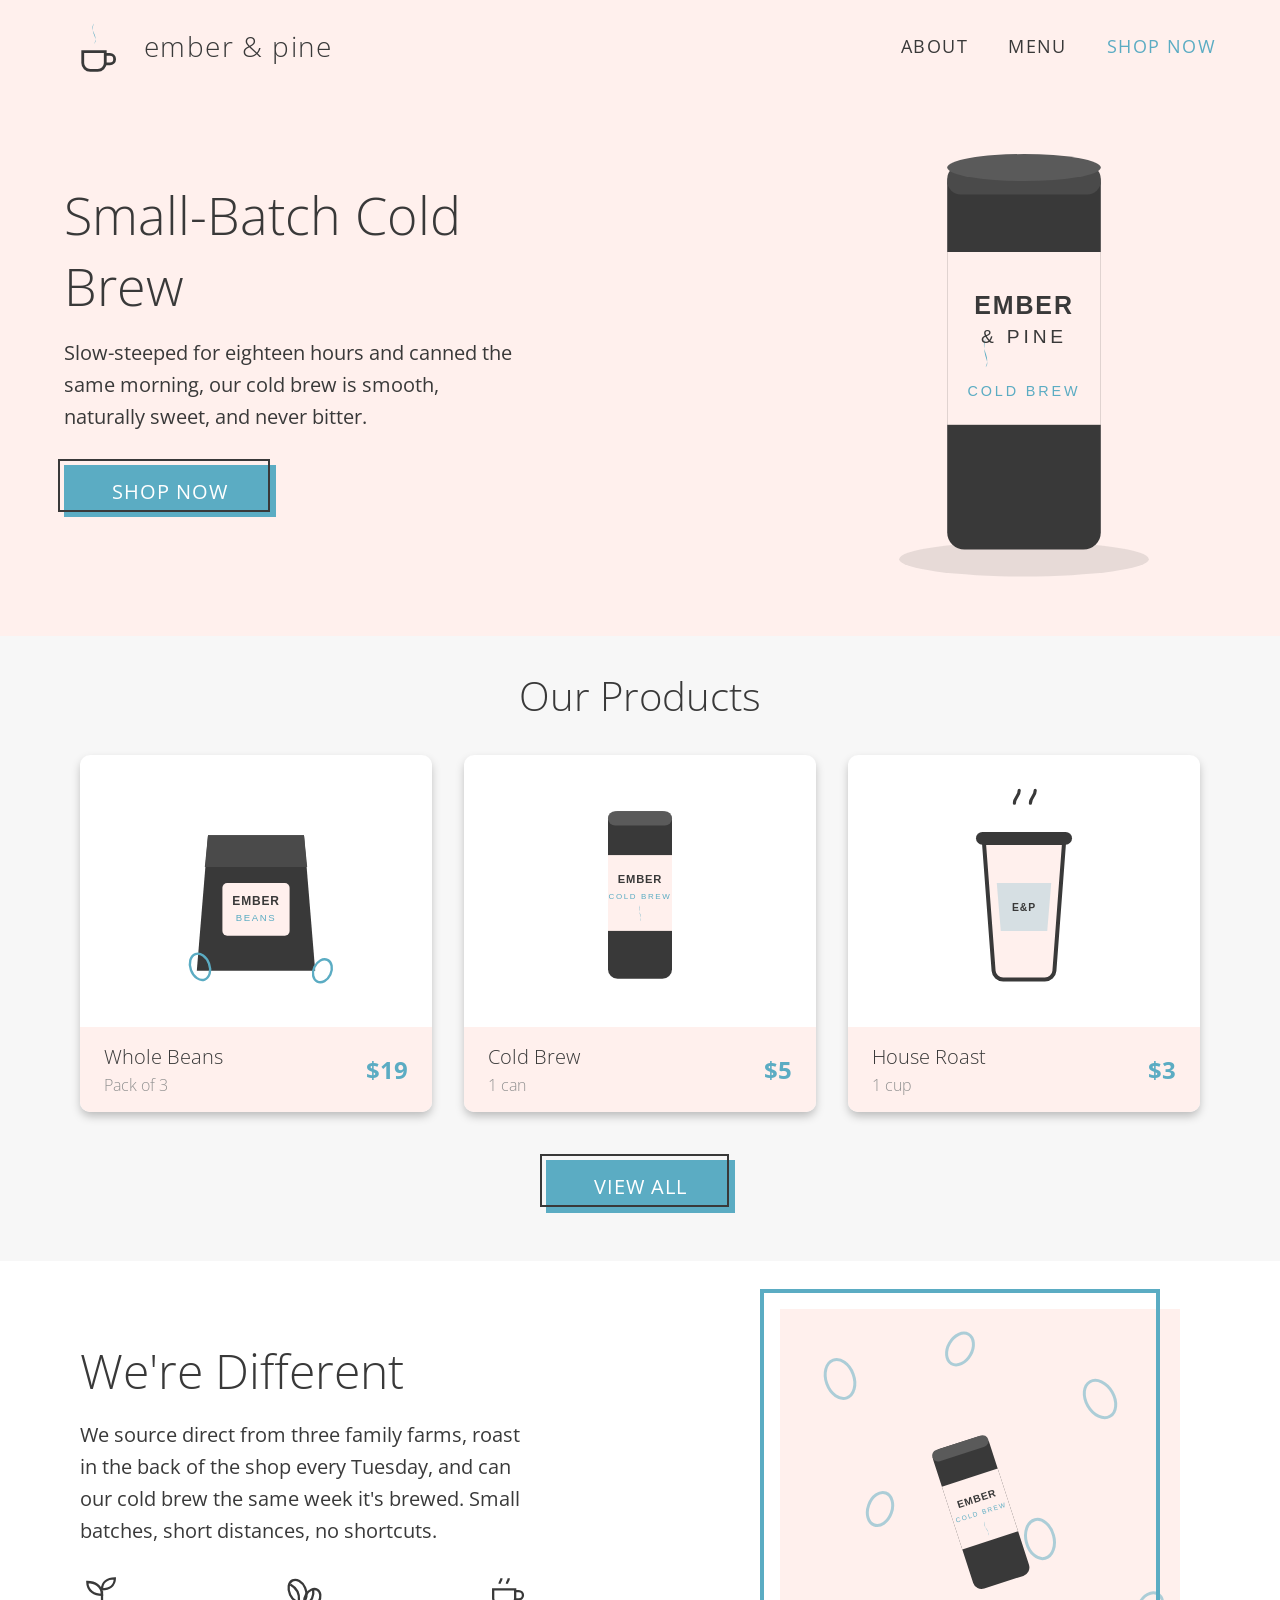
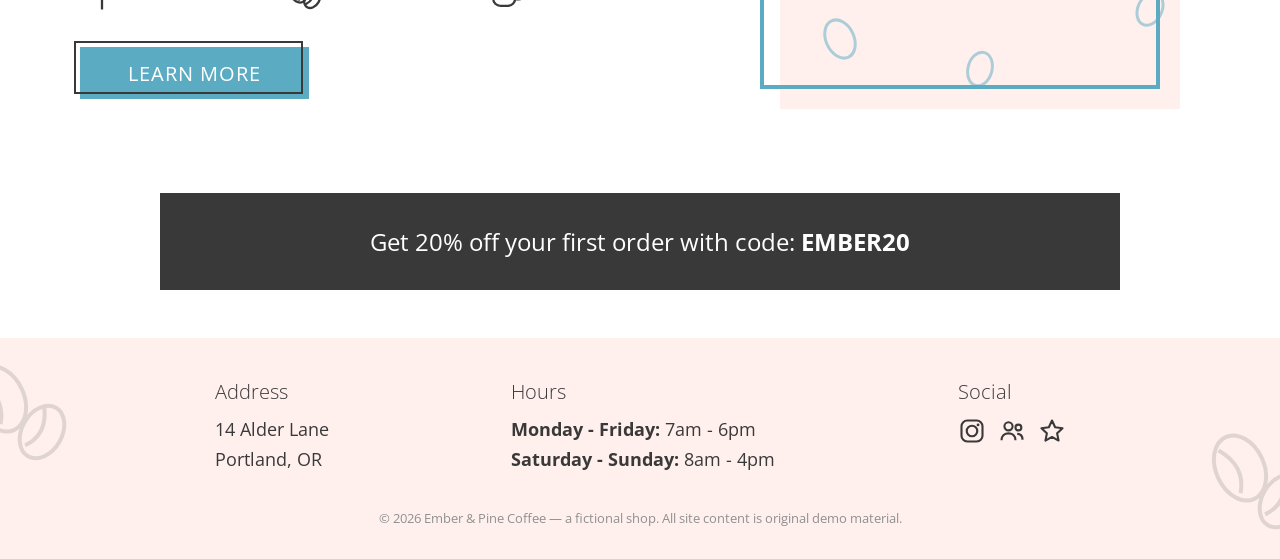
==== index.html @ 03fb80d4 "Ember & Pine Coffee — responsive demo coffee shop site Two-page site (home + menu) for a fictional c" ====
<!DOCTYPE html>
<html lang="en">

<head>
    <meta charset="UTF-8">
    <meta name="viewport" content="width=device-width, initial-scale=1.0">
    <meta name="author" content="Emerson Guimaraes">
    <meta name="description" content="Ember &amp; Pine Coffee — a fictional demo coffee shop. Small-batch cold brew, beans, and pastries.">
    <title>Ember &amp; Pine Coffee | Home</title>
    <link rel="icon" href="./assets/logos/logo-emberpine.svg" type="image/svg+xml">
    <link href="https://fonts.googleapis.com/css2?family=Open+Sans:ital,wght@0,300;0,400;0,600;0,700;1,400&display=swap"
        rel="stylesheet">
    <link rel="stylesheet" href="./css/global.css">
    <link rel="stylesheet" href="./css/landing.css">
</head>

<body>
    <header class="pink-background">
        <nav class="header-nav">
            <a href="./index.html" class="header-logo">
                <img src="./assets/logos/logo-emberpine.svg" alt="Ember &amp; Pine logo" class="header-logo-image">
            </a>
            <h2 class="header-wordmark">
                <a href="./index.html">ember &amp; pine</a>
            </h2>
            <ul class="header-nav-links no-bullets">
                <li><a href="#different" class="no-decoration font-graphite">ABOUT</a></li>
                <li><a href="./pages/menu.html" class="no-decoration font-graphite">MENU</a></li>
                <li><a href="./pages/menu.html" class="no-decoration font-blue">SHOP NOW</a></li>
            </ul>
        </nav>
        <section class="header-block">
            <div class="header-block-left">
                <h1 class="hero-title">Small-Batch Cold Brew</h1>
                <p class="header-coffee-description">Slow-steeped for eighteen hours and canned the same morning,
                    our cold brew is smooth, naturally sweet, and never bitter.</p>
                <a href="./pages/menu.html" class="no-decoration">
                    <div class="button-border-container">
                        <button class="button">SHOP NOW</button>
                    </div>
                </a>
            </div>
            <figure class="main-coffee-page-image">
                <img src="./assets/images/hero-can.svg" alt="Illustrated Ember &amp; Pine cold brew can">
            </figure>
        </section>
    </header>

    <main>
        <section id="our-products" class="grey-background">
            <h2 class="main-product-h2">Our Products</h2>
            <div class="main-product-list">
                <article class="main-product-box">
                    <img src="./assets/images/product-beans.svg" alt="Illustrated bag of Ember &amp; Pine beans" class="main-product-image">
                    <footer class="products-box-bottom">
                        <div class="products-box-under-image">
                            <h3 class="main-product-name">Whole Beans</h3>
                            <p class="main-product-quantity">Pack of 3</p>
                        </div>
                        <p class="main-product-price">$19</p>
                    </footer>
                </article>
                <article class="main-product-box">
                    <img src="./assets/images/product-coldbrew.svg" alt="Illustrated can of cold brew" class="main-product-image">
                    <footer class="products-box-bottom">
                        <div class="products-box-under-image">
                            <h3 class="main-product-name">Cold Brew</h3>
                            <p class="main-product-quantity">1 can</p>
                        </div>
                        <p class="main-product-price">$5</p>
                    </footer>
                </article>
                <article class="main-product-box">
                    <img src="./assets/images/product-cup.svg" alt="Illustrated cup of house roast" class="main-product-image">
                    <footer class="products-box-bottom">
                        <div class="products-box-under-image">
                            <h3 class="main-product-name">House Roast</h3>
                            <p class="main-product-quantity">1 cup</p>
                        </div>
                        <p class="main-product-price">$3</p>
                    </footer>
                </article>
            </div>
            <div class="button-container">
                <a href="./pages/menu.html">
                    <div class="button-border-container">
                        <button class="button">VIEW ALL</button>
                    </div>
                </a>
            </div>
        </section>

        <section id="different" class="white-background">
            <article class="different-block">
                <div class="different-block-left">
                    <h2 class="different-title">We're Different</h2>
                    <p class="different-description">We source direct from three family farms, roast in the back of
                        the shop every Tuesday, and can our cold brew the same week it's brewed. Small batches,
                        short distances, no shortcuts.</p>
                    <div class="different-icons">
                        <img src="./assets/icons/icon-plant.svg" class="different-icon" alt="Coffee plant icon">
                        <img src="./assets/icons/icon-beans.svg" class="different-icon" alt="Coffee beans icon">
                        <img src="./assets/icons/icon-cup.svg" class="different-icon" alt="Coffee cup icon">
                    </div>
                    <a href="./pages/menu.html" class="no-decoration">
                        <div class="button-border-container">
                            <button class="button">LEARN MORE</button>
                        </div>
                    </a>
                </div>
                <figure class="different-image-border">
                    <div class="different-image-block">
                        <img src="./assets/images/tilted-can.svg" alt="Tilted cold brew can" class="different-image-can">
                    </div>
                </figure>
            </article>
            <div class="main-discount-text-container">
                <p class="main-discount-text">Get 20% off your first order with code: <strong>EMBER20</strong></p>
            </div>
        </section>
    </main>

    <footer class="site-footer pink-background">
        <img src="./assets/logos/bean-decor.svg" alt="" class="footer-decor footer-decor--left" aria-hidden="true">
        <img src="./assets/logos/bean-decor.svg" alt="" class="footer-decor footer-decor--right" aria-hidden="true">

        <section class="footer-box">
            <article id="address">
                <h3 class="footer-text-h3">Address</h3>
                <div class="footer-text-p">
                    <p>14 Alder Lane</p>
                    <p>Portland, OR</p>
                </div>
            </article>

            <article id="hours">
                <h3 class="footer-text-h3">Hours</h3>
                <div class="footer-text-p">
                    <p><strong>Monday - Friday:</strong> 7am - 6pm</p>
                    <p><strong>Saturday - Sunday:</strong> 8am - 4pm</p>
                </div>
            </article>

            <article id="social">
                <h3 class="footer-text-h3">Social</h3>
                <div class="footer-text-icons">
                    <a href="https://www.instagram.com/" aria-label="Instagram">
                        <img src="./assets/icons/icon-camera.svg" alt="Instagram" class="footer-icon">
                    </a>
                    <a href="https://www.facebook.com/" aria-label="Facebook">
                        <img src="./assets/icons/icon-people.svg" alt="Facebook" class="footer-icon">
                    </a>
                    <a href="https://www.yelp.com/" aria-label="Reviews">
                        <img src="./assets/icons/icon-star.svg" alt="Reviews" class="footer-icon">
                    </a>
                </div>
            </article>
        </section>

        <p class="footer-copyright">© 2026 Ember &amp; Pine Coffee — a fictional shop. All site content is original demo material.</p>
    </footer>
</body>

</html>
---- css/global.css ----
/* ==========================================================================
   Global — variables, nav, buttons, footer
   Mobile-first; breakpoint at 48rem (768px)
   ========================================================================== */

:root {
  --color-graphite: #393939;
  --color-blue: #5bacc3;
  --color-pink: #fff0ed;
  --color-grey: #f7f7f7;
  --color-white: #ffffff;
  --color-muted: #909090;

  --page-padding: 1.25rem;
}

@media (min-width: 48rem) {
  :root {
    --page-padding: 4rem;
  }
}

*,
*::before,
*::after {
  box-sizing: border-box;
}

body {
  font-family: "Open Sans", sans-serif;
  font-weight: 400;
  color: var(--color-graphite);
  margin: 0;
}

img {
  max-width: 100%;
  display: block;
}

/* Utilities kept from the original class naming */
.no-bullets {
  list-style-type: none;
  margin: 0;
  padding: 0;
}

.no-decoration {
  text-decoration: none;
}

.font-white {
  color: var(--color-white);
}

.font-graphite {
  color: var(--color-graphite);
}

.font-blue {
  color: var(--color-blue);
}

.pink-background {
  background-color: var(--color-pink);
}

.grey-background {
  background-color: var(--color-grey);
}

.white-background {
  background-color: var(--color-white);
}

/* --- Header nav --- */
.header-nav {
  display: flex;
  align-items: center;
  gap: 0.75rem;
  padding: 1rem var(--page-padding);
}

.header-logo-image {
  width: 3rem;
  height: 3rem;
}

.header-wordmark {
  margin: 0;
  margin-right: auto;
  font-size: 1.25rem;
  font-weight: 300;
  letter-spacing: 0.05em;
  white-space: nowrap;
}

.header-wordmark a {
  color: var(--color-graphite);
  text-decoration: none;
}

.header-nav-links {
  display: flex;
  align-items: center;
  gap: 1rem;
  font-size: 0.9rem;
  letter-spacing: 0.08em;
}

@media (min-width: 48rem) {
  .header-nav {
    gap: 1.25rem;
  }

  .header-logo-image {
    width: 3.75rem;
    height: 3.75rem;
  }

  .header-wordmark {
    font-size: 1.75rem;
  }

  .header-nav-links {
    gap: 2.5rem;
    font-size: 1.1rem;
  }
}

/* --- Button with offset border (press animation preserved) --- */
.button-border-container {
  position: relative;
  display: inline-block;
}

.button-border-container::after {
  content: "";
  border: 0.125rem solid var(--color-graphite);
  width: 100%;
  height: 100%;
  position: absolute;
  top: -0.35rem;
  left: -0.35rem;
  z-index: 1;
  transition: top 0.2s ease, left 0.2s ease;
}

.button-border-container:active::after {
  top: 0;
  left: 0;
}

.button {
  background-color: var(--color-blue);
  color: var(--color-white);
  font-family: inherit;
  font-size: 1.1rem;
  font-weight: 400;
  letter-spacing: 0.05em;
  padding: 0.8rem 1.5rem;
  border: none;
  outline: 0;
  cursor: pointer;
  position: relative;
}

@media (min-width: 48rem) {
  .button {
    font-size: 1.25rem;
    padding: 0.8rem 3rem;
  }
}

/* --- Footer --- */
.site-footer {
  position: relative;
  overflow: hidden;
  padding: 2.5rem var(--page-padding) 2rem;
}

.footer-box {
  display: flex;
  flex-direction: column;
  gap: 1.5rem;
  position: relative;
  z-index: 1;
}

.footer-text-h3 {
  font-size: 1.25rem;
  font-weight: 300;
  margin: 0 0 0.75rem;
}

.footer-text-p p {
  margin: 0 0 0.4rem;
  font-size: 1rem;
}

.footer-text-icons {
  display: flex;
  align-items: center;
  gap: 0.75rem;
}

.footer-icon {
  width: 1.75rem;
  height: 1.75rem;
}

.footer-copyright {
  position: relative;
  z-index: 1;
  margin: 2rem 0 0;
  font-size: 0.8rem;
  color: var(--color-muted);
}

/* Decorative bean marks peeking in from the edges */
.footer-decor {
  position: absolute;
  width: 7.5rem;
  opacity: 0.15;
}

.footer-decor--left {
  top: 1rem;
  left: -2.5rem;
}

.footer-decor--right {
  bottom: 1rem;
  right: -2.5rem;
}

@media (min-width: 48rem) {
  .footer-box {
    flex-direction: row;
    justify-content: space-evenly;
    gap: 2rem;
  }

  .footer-text-p p {
    font-size: 1.1rem;
  }

  .footer-copyright {
    text-align: center;
  }
}
---- css/landing.css ----
/* ==========================================================================
   Landing page
   ========================================================================== */

/* --- Hero --- */
.header-block {
  display: flex;
  flex-direction: column;
  align-items: center;
  gap: 1.5rem;
  padding: 2rem var(--page-padding) 3rem;
}

.header-block-left {
  max-width: 28rem;
}

.hero-title {
  font-size: 2rem;
  font-weight: 300;
  margin: 0 0 1rem;
}

.header-coffee-description {
  font-size: 1.1rem;
  line-height: 1.6;
  margin: 0 0 2rem;
}

.main-coffee-page-image {
  margin: 0;
  width: min(60vw, 20rem);
}

@media (min-width: 48rem) {
  .header-block {
    flex-direction: row;
    justify-content: space-between;
    padding-top: 1rem;
  }

  .hero-title {
    font-size: 3.25rem;
  }

  .header-coffee-description {
    font-size: 1.25rem;
  }

  .main-coffee-page-image {
    width: min(30vw, 24rem);
  }
}

/* --- Products --- */
#our-products {
  padding: 2rem var(--page-padding) 3rem;
}

.main-product-h2 {
  font-size: 1.75rem;
  font-weight: 300;
  text-align: center;
  margin: 0 0 2rem;
}

.main-product-list {
  display: grid;
  grid-template-columns: 1fr;
  gap: 1.5rem;
  max-width: 70rem;
  margin: 0 auto 3rem;
}

.main-product-box {
  border-radius: 0.63rem;
  box-shadow: 0 0.3rem 0.6rem -0.05rem rgba(0, 0, 0, 0.25);
  background-color: var(--color-white);
  overflow: hidden;
  display: flex;
  flex-direction: column;
}

.main-product-image {
  width: 100%;
  padding: 1.5rem 2rem;
  max-height: 17rem;
  object-fit: contain;
}

.products-box-bottom {
  margin-top: auto;
  background-color: var(--color-pink);
  display: flex;
  justify-content: space-between;
  align-items: center;
  padding: 1rem 1.5rem;
}

.main-product-name {
  font-size: 1.25rem;
  font-weight: 300;
  margin: 0 0 0.25rem;
}

.main-product-quantity {
  font-weight: 300;
  color: var(--color-muted);
  margin: 0;
}

.main-product-price {
  color: var(--color-blue);
  font-size: 1.5rem;
  font-weight: 700;
  margin: 0;
}

.button-container {
  text-align: center;
}

@media (min-width: 48rem) {
  .main-product-h2 {
    font-size: 2.5rem;
  }

  .main-product-list {
    grid-template-columns: repeat(3, 1fr);
    gap: 2rem;
  }
}

/* --- "We're Different" --- */
#different {
  padding: 3rem var(--page-padding);
}

.different-block {
  display: flex;
  flex-direction: column;
  align-items: center;
  gap: 3rem;
  max-width: 70rem;
  margin: 0 auto;
}

.different-block-left {
  max-width: 28rem;
}

.different-title {
  font-size: 2rem;
  font-weight: 300;
  margin: 0 0 1rem;
}

.different-description {
  font-size: 1.1rem;
  line-height: 1.6;
  margin: 0 0 1.5rem;
}

.different-icons {
  display: flex;
  justify-content: space-between;
  margin-bottom: 2rem;
}

.different-icon {
  width: 2.75rem;
  height: 2.75rem;
}

/* Offset-border image block; can spins on hover (original animation) */
.different-image-border {
  position: relative;
  display: inline-block;
  margin: 0 1.25rem 1.25rem 0;
}

.different-image-border::after {
  content: "";
  border: 0.3rem solid var(--color-blue);
  width: 100%;
  height: 100%;
  position: absolute;
  top: -1.25rem;
  left: -1.25rem;
  z-index: 1;
}

.different-image-block {
  background: url(../assets/images/pattern-brew.svg);
  background-size: cover;
  background-position: center;
  width: min(80vw, 25rem);
  aspect-ratio: 1;
  display: flex;
  justify-content: center;
  align-items: center;
}

.different-image-can {
  width: 55%;
}

.different-image-border:hover .different-image-can {
  animation: rotateInfinite 2s linear infinite;
}

@keyframes rotateInfinite {
  0% {
    transform: rotate(0deg);
  }

  100% {
    transform: rotate(360deg);
  }
}

@media (min-width: 48rem) {
  .different-block {
    flex-direction: row;
    justify-content: space-between;
  }

  .different-title {
    font-size: 3rem;
  }

  .different-description {
    font-size: 1.25rem;
  }
}

/* --- Discount banner (flash animation preserved) --- */
.main-discount-text-container {
  text-align: center;
  margin-top: 4rem;
}

.main-discount-text {
  color: var(--color-white);
  background: var(--color-graphite);
  max-width: 60rem;
  margin: 0 auto;
  font-size: 1.1rem;
  padding: 1.5rem;
  animation: flashBackground 2.5s infinite alternate;
}

@keyframes flashBackground {
  0% {
    background: var(--color-graphite);
  }

  100% {
    background: var(--color-blue);
  }
}

@media (min-width: 48rem) {
  .main-discount-text {
    font-size: 1.5rem;
    padding: 2rem 4rem;
  }
}
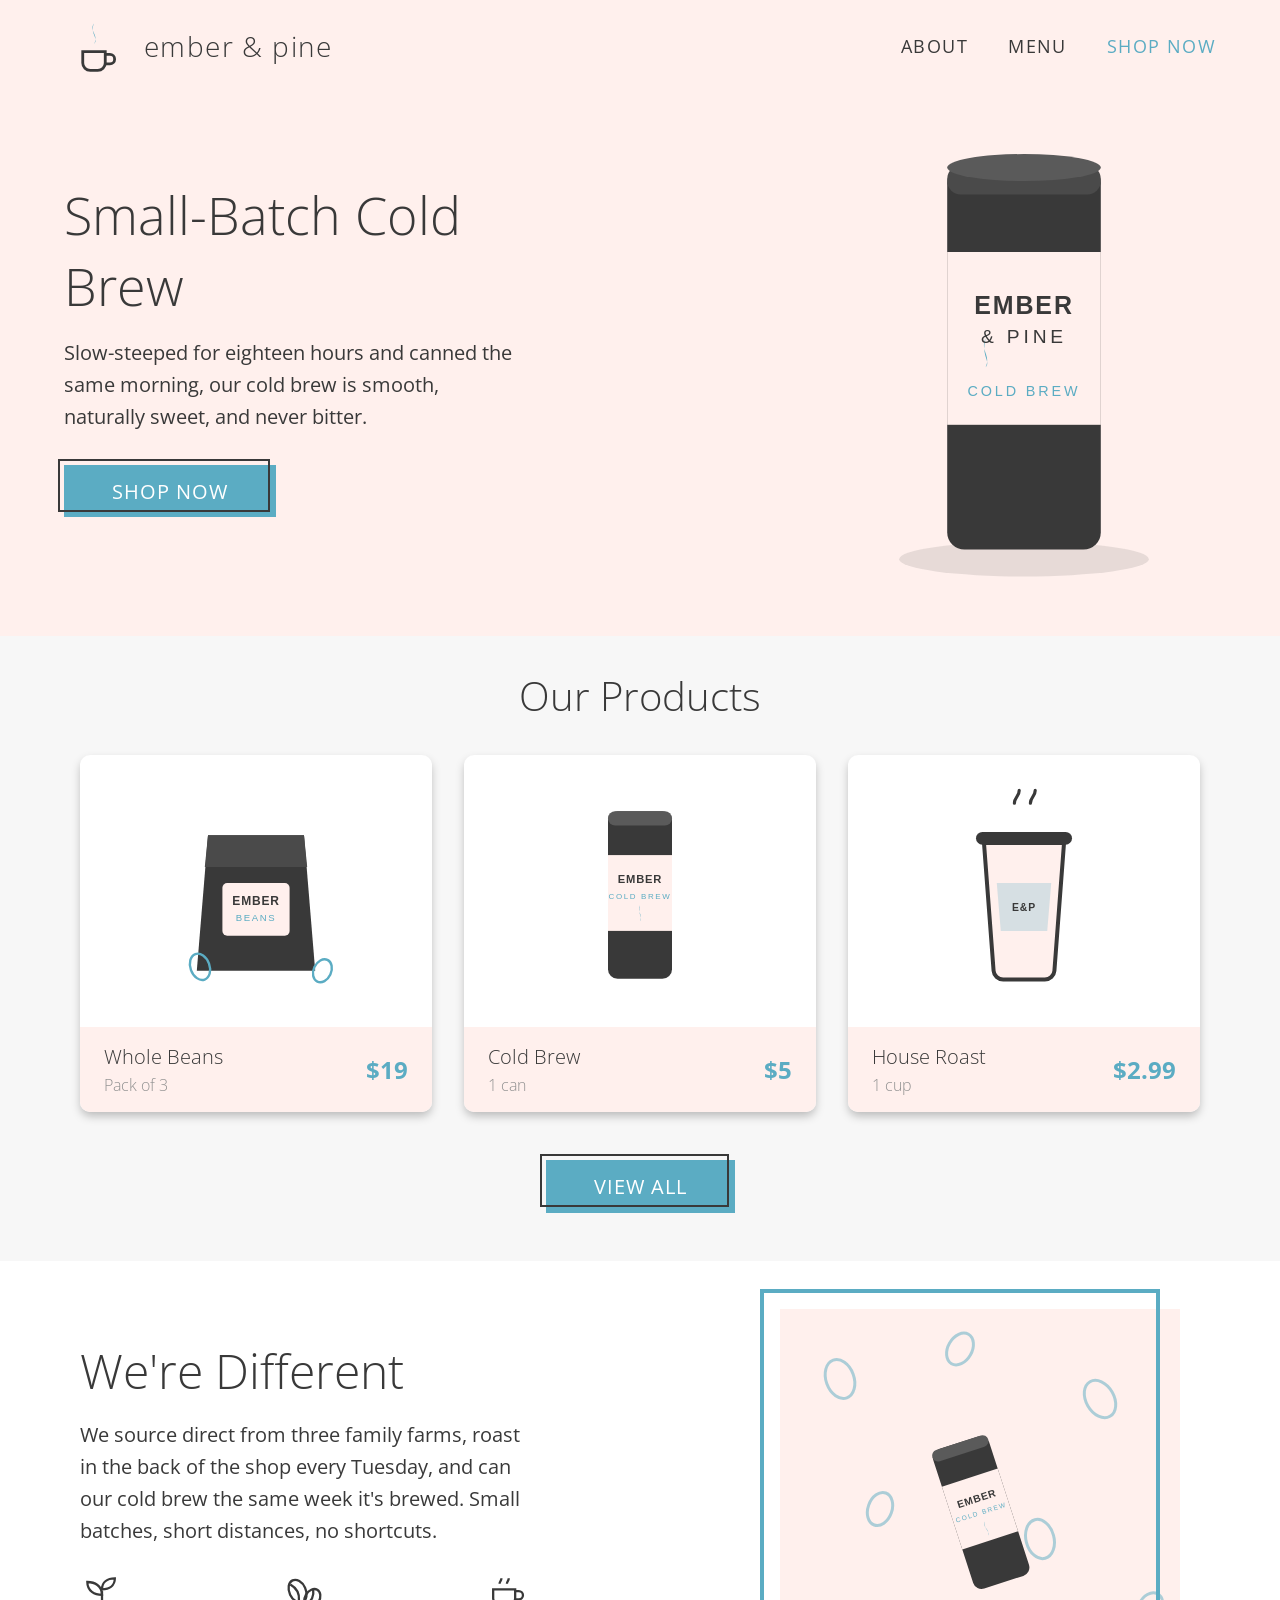
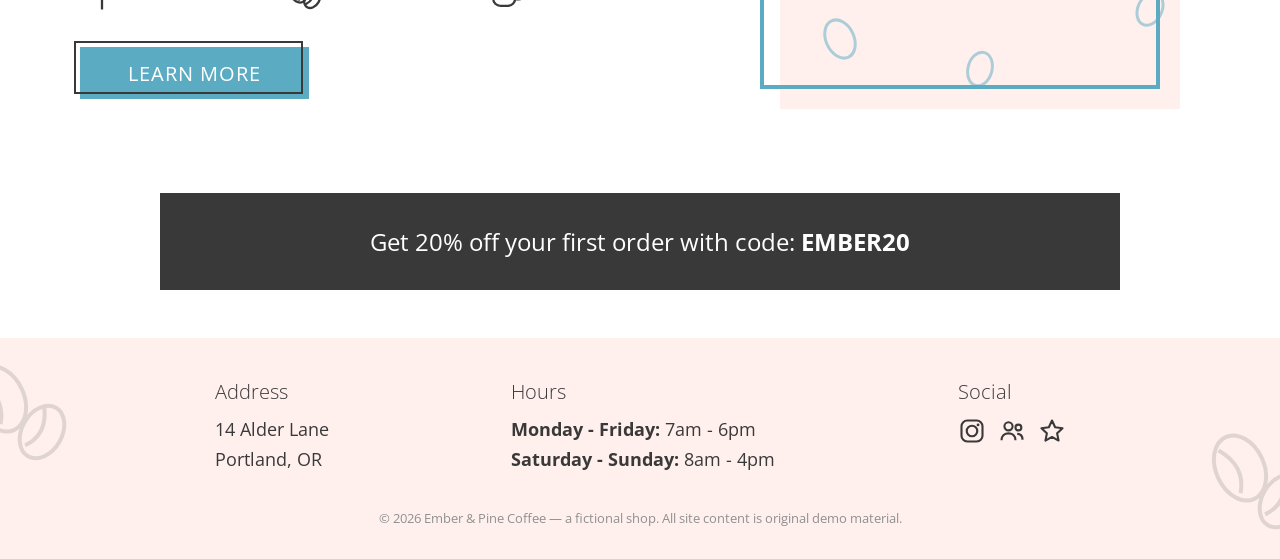
==== commit 359554b3: "Make link buttons valid HTML; match House Roast price to menu A <button> nested in an <a> is invalid" ====
--- a/index.html
+++ b/index.html
@@ -35,9 +35,9 @@
                 <p class="header-coffee-description">Slow-steeped for eighteen hours and canned the same morning,
                     our cold brew is smooth, naturally sweet, and never bitter.</p>
                 <a href="./pages/menu.html" class="no-decoration">
-                    <div class="button-border-container">
-                        <button class="button">SHOP NOW</button>
-                    </div>
+                    <span class="button-border-container">
+                        <span class="button">SHOP NOW</span>
+                    </span>
                 </a>
             </div>
             <figure class="main-coffee-page-image">
@@ -77,15 +77,15 @@
                             <h3 class="main-product-name">House Roast</h3>
                             <p class="main-product-quantity">1 cup</p>
                         </div>
-                        <p class="main-product-price">$3</p>
+                        <p class="main-product-price">$2.99</p>
                     </footer>
                 </article>
             </div>
             <div class="button-container">
                 <a href="./pages/menu.html">
-                    <div class="button-border-container">
-                        <button class="button">VIEW ALL</button>
-                    </div>
+                    <span class="button-border-container">
+                        <span class="button">VIEW ALL</span>
+                    </span>
                 </a>
             </div>
         </section>
@@ -103,9 +103,9 @@
                         <img src="./assets/icons/icon-cup.svg" class="different-icon" alt="Coffee cup icon">
                     </div>
                     <a href="./pages/menu.html" class="no-decoration">
-                        <div class="button-border-container">
-                            <button class="button">LEARN MORE</button>
-                        </div>
+                        <span class="button-border-container">
+                            <span class="button">LEARN MORE</span>
+                        </span>
                     </a>
                 </div>
                 <figure class="different-image-border">
--- a/css/global.css
+++ b/css/global.css
@@ -151,7 +151,10 @@
   left: 0;
 }
 
+/* Styled as a button but rendered as a span inside the link: a <button>
+   nested in an <a> is invalid and takes two tab stops. */
 .button {
+  display: inline-block;
   background-color: var(--color-blue);
   color: var(--color-white);
   font-family: inherit;
